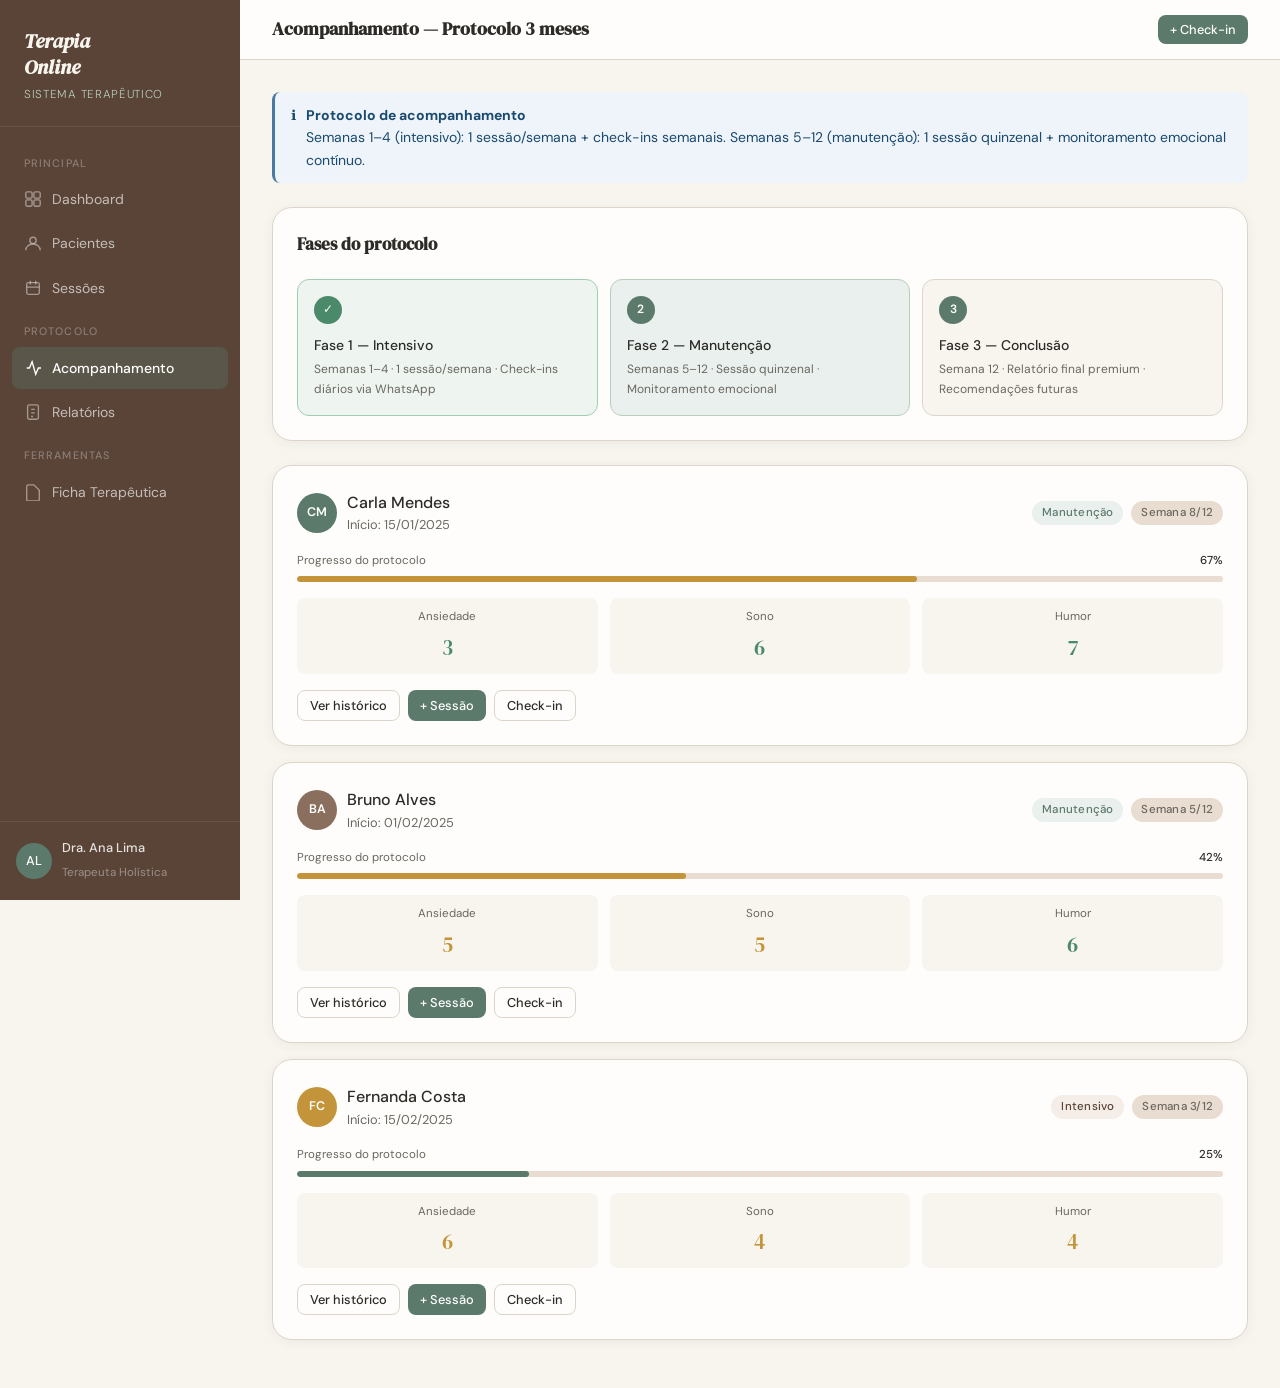
==== pages/acompanhamento.html @ 7f6253b4 "Add files via upload" ====
<!DOCTYPE html>
<html lang="pt-BR">
<head>
  <meta charset="UTF-8">
  <meta name="viewport" content="width=device-width, initial-scale=1.0">
  <title>Terapia Online — Acompanhamento</title>
  <link rel="stylesheet" href="../css/style.css">
</head>
<body data-page="acompanhamento">

<aside class="sidebar">
  <div class="sidebar-brand">
    <h1>Terapia<br>Online</h1>
    <span>Sistema Terapêutico</span>
  </div>
  <nav class="sidebar-nav">
    <span class="nav-section-label">Principal</span>
    <a href="../index.html" class="nav-item">
      <svg class="icon" viewBox="0 0 20 20" fill="none" stroke="currentColor" stroke-width="1.5"><rect x="2" y="2" width="7" height="7" rx="1.5"/><rect x="11" y="2" width="7" height="7" rx="1.5"/><rect x="2" y="11" width="7" height="7" rx="1.5"/><rect x="11" y="11" width="7" height="7" rx="1.5"/></svg>
      Dashboard
    </a>
    <a href="pacientes.html" class="nav-item">
      <svg class="icon" viewBox="0 0 20 20" fill="none" stroke="currentColor" stroke-width="1.5"><circle cx="10" cy="6" r="3.5"/><path d="M2 17c0-4 3.6-7 8-7s8 3 8 7"/></svg>
      Pacientes
    </a>
    <a href="sessoes.html" class="nav-item">
      <svg class="icon" viewBox="0 0 20 20" fill="none" stroke="currentColor" stroke-width="1.5"><rect x="3" y="4" width="14" height="13" rx="2"/><path d="M7 2v4M13 2v4M3 9h14"/></svg>
      Sessões
    </a>
    <span class="nav-section-label">Protocolo</span>
    <a href="acompanhamento.html" class="nav-item active">
      <svg class="icon" viewBox="0 0 20 20" fill="none" stroke="currentColor" stroke-width="1.5"><path d="M3 10h3l3-7 4 14 3-7h3"/></svg>
      Acompanhamento
    </a>
    <a href="relatorios.html" class="nav-item">
      <svg class="icon" viewBox="0 0 20 20" fill="none" stroke="currentColor" stroke-width="1.5"><rect x="4" y="2" width="12" height="16" rx="2"/><path d="M8 7h4M8 11h4M8 15h2"/></svg>
      Relatórios
    </a>
    <span class="nav-section-label">Ferramentas</span>
    <a href="ficha.html" class="nav-item">
      <svg class="icon" viewBox="0 0 20 20" fill="none" stroke="currentColor" stroke-width="1.5"><path d="M9 2H5a2 2 0 00-2 2v14a2 2 0 002 2h10a2 2 0 002-2V8l-6-6z"/></svg>
      Ficha Terapêutica
    </a>
  </nav>
  <div class="sidebar-footer">
    <div class="therapist-card">
      <div class="therapist-avatar">AL</div>
      <div class="therapist-info">
        <p>Dra. Ana Lima</p>
        <span>Terapeuta Holística</span>
      </div>
    </div>
  </div>
</aside>

<main class="main">
  <header class="topbar">
    <h2 class="topbar-title">Acompanhamento — Protocolo 3 meses</h2>
    <div class="topbar-actions">
      <button class="btn btn-primary btn-sm" onclick="openModal('modal-checkin')">+ Check-in</button>
    </div>
  </header>

  <div class="content">

    <div class="alert alert-info mb-24">
      <span>ℹ</span>
      <div>
        <strong>Protocolo de acompanhamento</strong><br>
        <span>Semanas 1–4 (intensivo): 1 sessão/semana + check-ins semanais. Semanas 5–12 (manutenção): 1 sessão quinzenal + monitoramento emocional contínuo.</span>
      </div>
    </div>

    <!-- Protocolo visual -->
    <div class="card mb-24">
      <div class="card-header">
        <h3 class="card-title">Fases do protocolo</h3>
      </div>
      <div class="protocol-steps">
        <div class="protocol-step done">
          <div class="step-num">✓</div>
          <p class="step-title">Fase 1 — Intensivo</p>
          <p class="step-desc">Semanas 1–4 · 1 sessão/semana · Check-ins diários via WhatsApp</p>
        </div>
        <div class="protocol-step active">
          <div class="step-num">2</div>
          <p class="step-title">Fase 2 — Manutenção</p>
          <p class="step-desc">Semanas 5–12 · Sessão quinzenal · Monitoramento emocional</p>
        </div>
        <div class="protocol-step">
          <div class="step-num">3</div>
          <p class="step-title">Fase 3 — Conclusão</p>
          <p class="step-desc">Semana 12 · Relatório final premium · Recomendações futuras</p>
        </div>
      </div>
    </div>

    <!-- Lista de pacientes em acompanhamento -->
    <div id="acomp-lista"></div>

  </div>
</main>

<!-- MODAL: Check-in -->
<div class="modal-overlay" id="modal-checkin">
  <div class="modal">
    <div class="modal-header">
      <h3 class="modal-title">Registrar check-in</h3>
      <button class="modal-close" onclick="closeModal('modal-checkin')">✕</button>
    </div>
    <form id="form-checkin">
      <div class="alert alert-info mb-16">
        <span>💬</span>
        <span>Registre o check-in semanal do paciente (resposta ao WhatsApp automático).</span>
      </div>
      <div class="form-group">
        <label class="form-label">Paciente <span>*</span></label>
        <select id="checkin-pac" class="form-control" required></select>
      </div>
      <div class="form-row">
        <div class="form-group">
          <label class="form-label">Ansiedade (1=alta · 10=baixa) <span>*</span></label>
          <input type="number" id="ci-ansiedade" class="form-control" min="1" max="10" placeholder="1–10" required>
        </div>
        <div class="form-group">
          <label class="form-label">Qualidade do sono (1–10) <span>*</span></label>
          <input type="number" id="ci-sono" class="form-control" min="1" max="10" placeholder="1–10" required>
        </div>
      </div>
      <div class="form-group">
        <label class="form-label">Humor geral (1–10) <span>*</span></label>
        <input type="number" id="ci-humor" class="form-control" min="1" max="10" placeholder="1–10" required>
        <p class="form-hint">1 = muito mal · 10 = excelente</p>
      </div>
      <div class="form-group">
        <label class="form-label">Nota do paciente (opcional)</label>
        <textarea id="ci-nota" class="form-control" rows="2" placeholder="O que o paciente relatou no check-in..."></textarea>
      </div>
      <div style="display:flex;gap:10px;justify-content:flex-end">
        <button type="button" class="btn btn-outline" onclick="closeModal('modal-checkin')">Cancelar</button>
        <button type="submit" class="btn btn-primary">Registrar</button>
      </div>
    </form>
  </div>
</div>

<!-- MODAL: Ver paciente (reutilizado) -->
<div class="modal-overlay" id="modal-paciente">
  <div class="modal">
    <div class="modal-header">
      <h3 class="modal-title">Ficha do paciente</h3>
      <button class="modal-close" onclick="closeModal('modal-paciente')">✕</button>
    </div>
    <div id="modal-paciente-content"></div>
    <div style="margin-top:20px;display:flex;justify-content:flex-end">
      <button class="btn btn-outline" onclick="closeModal('modal-paciente')">Fechar</button>
    </div>
  </div>
</div>

<!-- MODAL: Nova sessão -->
<div class="modal-overlay" id="modal-sessao">
  <div class="modal">
    <div class="modal-header">
      <h3 class="modal-title">Registrar sessão</h3>
      <button class="modal-close" onclick="closeModal('modal-sessao')">✕</button>
    </div>
    <form id="form-sessao-acomp">
      <div class="form-group">
        <label class="form-label">Paciente</label>
        <select id="sessao-pac-acomp" class="form-control"></select>
      </div>
      <div class="form-row">
        <div class="form-group">
          <label class="form-label">Data</label>
          <input type="date" id="sessao-data-acomp" class="form-control">
        </div>
        <div class="form-group">
          <label class="form-label">Técnica</label>
          <input type="text" id="sessao-tec-acomp" class="form-control" placeholder="Técnica aplicada">
        </div>
      </div>
      <div class="form-group">
        <label class="form-label">Notas</label>
        <textarea id="sessao-notas-acomp" class="form-control" rows="3"></textarea>
      </div>
      <div style="display:flex;gap:10px;justify-content:flex-end">
        <button type="button" class="btn btn-outline" onclick="closeModal('modal-sessao')">Cancelar</button>
        <button type="submit" class="btn btn-primary">Salvar</button>
      </div>
    </form>
  </div>
</div>

<script src="../js/app.js"></script>
<script src="../js/pacientes.js"></script>
<script src="../js/sessoes.js"></script>
<script>
function novaSessaoParaPaciente(id) {
  const pacientes = DB.get('pacientes') || [];
  const sel = document.getElementById('sessao-pac-acomp');
  if (sel) {
    sel.innerHTML = pacientes.map(p => `<option value="${p.id}" ${p.id === id ? 'selected' : ''}>${p.nome}</option>`).join('');
  }
  openModal('modal-sessao');
}

document.getElementById('form-sessao-acomp')?.addEventListener('submit', function(e) {
  e.preventDefault();
  const sessoes   = DB.get('sessoes') || [];
  const pacientes = DB.get('pacientes') || [];
  const pacId     = document.getElementById('sessao-pac-acomp').value;
  sessoes.push({
    id: gerarId('s'),
    pacienteId: pacId,
    data: document.getElementById('sessao-data-acomp').value || todayStr(),
    duracao: 60,
    tecnica: document.getElementById('sessao-tec-acomp').value,
    scorePre: { ansiedade: 5, humor: 5 },
    scorePos: { ansiedade: 3, humor: 7 },
    notas: document.getElementById('sessao-notas-acomp').value,
    recomendacoes: '',
    evolucao: 'Boa',
  });
  DB.set('sessoes', sessoes);
  const pIdx = pacientes.findIndex(p => p.id === pacId);
  if (pIdx >= 0) {
    pacientes[pIdx].sessoes = (pacientes[pIdx].sessoes || 0) + 1;
    pacientes[pIdx].semana  = Math.min((pacientes[pIdx].semana || 0) + 1, 12);
    DB.set('pacientes', pacientes);
  }
  closeModal('modal-sessao');
  renderAcompanhamento();
  toast('Sessão registrada!');
  e.target.reset();
});
</script>
</body>
</html>
---- css/style.css ----
@import url('https://fonts.googleapis.com/css2?family=DM+Serif+Display:ital@0;1&family=DM+Sans:opsz,wght@9..40,300;9..40,400;9..40,500&display=swap');

/* ─── Reset & Tokens ─── */
*, *::before, *::after { box-sizing: border-box; margin: 0; padding: 0; }

:root {
  --sage:    #5C7A6B;
  --sage-lt: #EAF0ED;
  --sage-md: #B8CEBC;
  --cream:   #F8F5EF;
  --warm:    #E8DDD0;
  --bark:    #8B6F5E;
  --bark-dk: #5A4438;
  --text:    #2D2B27;
  --muted:   #6B6760;
  --border:  #DDD5CA;
  --white:   #FEFDFB;
  --gold:    #C4943A;
  --danger:  #C45A4A;
  --info:    #4A7AA3;
  --success: #4A8A6A;

  --radius:  12px;
  --radius-lg: 20px;
  --shadow:  0 2px 12px rgba(45,43,39,.06);
  --shadow-md: 0 4px 24px rgba(45,43,39,.10);

  --sidebar-w: 240px;
  --font-display: 'DM Serif Display', Georgia, serif;
  --font-body: 'DM Sans', system-ui, sans-serif;
}

html { font-size: 16px; scroll-behavior: smooth; }

body {
  font-family: var(--font-body);
  background: var(--cream);
  color: var(--text);
  line-height: 1.6;
  min-height: 100vh;
  display: flex;
}

/* ─── Sidebar ─── */
.sidebar {
  width: var(--sidebar-w);
  background: var(--bark-dk);
  min-height: 100vh;
  display: flex;
  flex-direction: column;
  padding: 0;
  position: fixed;
  top: 0; left: 0;
  z-index: 100;
  transition: transform .3s ease;
}

.sidebar-brand {
  padding: 28px 24px 20px;
  border-bottom: 1px solid rgba(255,255,255,.08);
}

.sidebar-brand h1 {
  font-family: var(--font-display);
  font-size: 1.25rem;
  color: var(--cream);
  line-height: 1.3;
  font-style: italic;
}

.sidebar-brand span {
  font-size: .72rem;
  color: var(--sage-md);
  font-family: var(--font-body);
  font-weight: 300;
  letter-spacing: .06em;
  text-transform: uppercase;
}

.sidebar-nav {
  flex: 1;
  padding: 16px 12px;
  display: flex;
  flex-direction: column;
  gap: 2px;
}

.nav-section-label {
  font-size: .68rem;
  color: rgba(255,255,255,.3);
  letter-spacing: .1em;
  text-transform: uppercase;
  padding: 12px 12px 4px;
  font-weight: 500;
}

.nav-item {
  display: flex;
  align-items: center;
  gap: 10px;
  padding: 10px 12px;
  border-radius: 8px;
  color: rgba(255,255,255,.65);
  text-decoration: none;
  font-size: .875rem;
  font-weight: 400;
  transition: all .18s ease;
  cursor: pointer;
}

.nav-item:hover {
  background: rgba(255,255,255,.06);
  color: rgba(255,255,255,.9);
}

.nav-item.active {
  background: rgba(92,122,107,.35);
  color: #fff;
  font-weight: 500;
}

.nav-item .icon {
  width: 18px;
  height: 18px;
  opacity: .7;
  flex-shrink: 0;
}

.nav-item.active .icon { opacity: 1; }

.sidebar-footer {
  padding: 16px;
  border-top: 1px solid rgba(255,255,255,.08);
}

.therapist-card {
  display: flex;
  align-items: center;
  gap: 10px;
}

.therapist-avatar {
  width: 36px;
  height: 36px;
  border-radius: 50%;
  background: var(--sage);
  display: flex;
  align-items: center;
  justify-content: center;
  font-size: .8rem;
  font-weight: 500;
  color: #fff;
  flex-shrink: 0;
}

.therapist-info p { font-size: .8rem; color: rgba(255,255,255,.85); font-weight: 500; }
.therapist-info span { font-size: .72rem; color: rgba(255,255,255,.4); }

/* ─── Main Content ─── */
.main {
  margin-left: var(--sidebar-w);
  flex: 1;
  min-height: 100vh;
  display: flex;
  flex-direction: column;
}

.topbar {
  background: var(--white);
  border-bottom: 1px solid var(--border);
  padding: 0 32px;
  height: 60px;
  display: flex;
  align-items: center;
  justify-content: space-between;
  position: sticky;
  top: 0;
  z-index: 50;
}

.topbar-title {
  font-family: var(--font-display);
  font-size: 1.1rem;
  color: var(--text);
}

.topbar-actions {
  display: flex;
  align-items: center;
  gap: 12px;
}

.content {
  padding: 32px;
  flex: 1;
}

/* ─── Cards ─── */
.card {
  background: var(--white);
  border: 1px solid var(--border);
  border-radius: var(--radius-lg);
  padding: 24px;
  box-shadow: var(--shadow);
}

.card-header {
  display: flex;
  align-items: center;
  justify-content: space-between;
  margin-bottom: 20px;
}

.card-title {
  font-family: var(--font-display);
  font-size: 1.05rem;
  color: var(--text);
}

.card-subtitle {
  font-size: .8rem;
  color: var(--muted);
  margin-top: 2px;
}

/* ─── Stat Cards ─── */
.stats-grid {
  display: grid;
  grid-template-columns: repeat(4, 1fr);
  gap: 16px;
  margin-bottom: 28px;
}

.stat-card {
  background: var(--white);
  border: 1px solid var(--border);
  border-radius: var(--radius);
  padding: 20px;
  position: relative;
  overflow: hidden;
  transition: transform .18s ease, box-shadow .18s ease;
}

.stat-card:hover {
  transform: translateY(-2px);
  box-shadow: var(--shadow-md);
}

.stat-card::before {
  content: '';
  position: absolute;
  top: 0; left: 0; right: 0;
  height: 3px;
  border-radius: var(--radius) var(--radius) 0 0;
}

.stat-card.green::before  { background: var(--success); }
.stat-card.sage::before   { background: var(--sage); }
.stat-card.gold::before   { background: var(--gold); }
.stat-card.bark::before   { background: var(--bark); }

.stat-label {
  font-size: .75rem;
  color: var(--muted);
  text-transform: uppercase;
  letter-spacing: .06em;
  font-weight: 500;
  margin-bottom: 8px;
}

.stat-value {
  font-family: var(--font-display);
  font-size: 2rem;
  color: var(--text);
  line-height: 1;
  margin-bottom: 6px;
}

.stat-change {
  font-size: .75rem;
  font-weight: 500;
  display: flex;
  align-items: center;
  gap: 4px;
}

.stat-change.up   { color: var(--success); }
.stat-change.down { color: var(--danger); }

/* ─── Grid Layouts ─── */
.grid-2 { display: grid; grid-template-columns: 1fr 1fr; gap: 20px; }
.grid-3 { display: grid; grid-template-columns: repeat(3, 1fr); gap: 16px; }
.col-span-2 { grid-column: span 2; }

/* ─── Buttons ─── */
.btn {
  display: inline-flex;
  align-items: center;
  gap: 6px;
  padding: 9px 18px;
  border-radius: 8px;
  font-family: var(--font-body);
  font-size: .875rem;
  font-weight: 500;
  cursor: pointer;
  border: none;
  transition: all .16s ease;
  text-decoration: none;
  white-space: nowrap;
}

.btn-primary {
  background: var(--sage);
  color: #fff;
}
.btn-primary:hover { background: #4a6659; }

.btn-outline {
  background: transparent;
  border: 1px solid var(--border);
  color: var(--text);
}
.btn-outline:hover { background: var(--sage-lt); border-color: var(--sage-md); }

.btn-sm { padding: 6px 12px; font-size: .8rem; }
.btn-danger { background: var(--danger); color: #fff; }
.btn-gold { background: var(--gold); color: #fff; }
.btn-gold:hover { background: #a87a28; }

/* ─── Badges ─── */
.badge {
  display: inline-flex;
  align-items: center;
  padding: 3px 10px;
  border-radius: 20px;
  font-size: .72rem;
  font-weight: 500;
  letter-spacing: .02em;
}

.badge-green  { background: #e8f5ee; color: #2d7a4a; }
.badge-gold   { background: #fdf3e3; color: #8a5e1a; }
.badge-sage   { background: var(--sage-lt); color: var(--sage); }
.badge-bark   { background: #f5ede8; color: var(--bark-dk); }
.badge-muted  { background: var(--warm); color: var(--muted); }
.badge-red    { background: #fde8e6; color: #a03020; }

/* ─── Tables ─── */
.table-wrap { overflow-x: auto; }

table {
  width: 100%;
  border-collapse: collapse;
  font-size: .875rem;
}

thead th {
  text-align: left;
  padding: 10px 14px;
  font-size: .72rem;
  font-weight: 500;
  text-transform: uppercase;
  letter-spacing: .06em;
  color: var(--muted);
  border-bottom: 1px solid var(--border);
  background: var(--cream);
}

tbody tr {
  border-bottom: 1px solid var(--border);
  transition: background .12s;
}
tbody tr:last-child { border-bottom: none; }
tbody tr:hover { background: var(--sage-lt); }

tbody td { padding: 12px 14px; vertical-align: middle; }

/* ─── Avatar ─── */
.avatar {
  width: 34px;
  height: 34px;
  border-radius: 50%;
  background: var(--sage);
  display: inline-flex;
  align-items: center;
  justify-content: center;
  font-size: .78rem;
  font-weight: 600;
  color: #fff;
  flex-shrink: 0;
}

.avatar.bark { background: var(--bark); }
.avatar.gold { background: var(--gold); }
.avatar.info { background: var(--info); }

.avatar-group { display: flex; align-items: center; gap: 10px; }
.avatar-group-name { font-weight: 500; font-size: .875rem; }
.avatar-group-sub  { font-size: .75rem; color: var(--muted); }

/* ─── Score Bar ─── */
.score-bar-wrap {
  background: var(--warm);
  border-radius: 20px;
  height: 8px;
  overflow: hidden;
}

.score-bar {
  height: 100%;
  border-radius: 20px;
  transition: width .6s ease;
}

.score-bar.low    { background: var(--danger); }
.score-bar.mid    { background: var(--gold); }
.score-bar.high   { background: var(--success); }

/* ─── Forms ─── */
.form-group { margin-bottom: 18px; }
.form-label {
  display: block;
  font-size: .8rem;
  font-weight: 500;
  color: var(--text);
  margin-bottom: 6px;
}
.form-label span { color: var(--danger); }

.form-control {
  width: 100%;
  padding: 10px 14px;
  border: 1px solid var(--border);
  border-radius: 8px;
  font-family: var(--font-body);
  font-size: .875rem;
  background: var(--white);
  color: var(--text);
  transition: border-color .16s, box-shadow .16s;
  outline: none;
}

.form-control:focus {
  border-color: var(--sage);
  box-shadow: 0 0 0 3px rgba(92,122,107,.15);
}

textarea.form-control { resize: vertical; min-height: 90px; }

select.form-control { cursor: pointer; }

.form-hint { font-size: .75rem; color: var(--muted); margin-top: 4px; }

.form-row { display: grid; grid-template-columns: 1fr 1fr; gap: 16px; }

/* ─── Tabs ─── */
.tabs {
  display: flex;
  gap: 4px;
  border-bottom: 1px solid var(--border);
  margin-bottom: 24px;
}

.tab {
  padding: 10px 18px;
  font-size: .875rem;
  font-weight: 400;
  color: var(--muted);
  cursor: pointer;
  border-bottom: 2px solid transparent;
  margin-bottom: -1px;
  transition: color .16s, border-color .16s;
}

.tab:hover  { color: var(--text); }
.tab.active { color: var(--sage); border-bottom-color: var(--sage); font-weight: 500; }

.tab-panel { display: none; }
.tab-panel.active { display: block; }

/* ─── Timeline ─── */
.timeline { display: flex; flex-direction: column; gap: 0; }

.timeline-item {
  display: flex;
  gap: 16px;
  padding-bottom: 20px;
  position: relative;
}

.timeline-item::before {
  content: '';
  position: absolute;
  left: 15px;
  top: 32px;
  bottom: 0;
  width: 1px;
  background: var(--border);
}

.timeline-item:last-child::before { display: none; }

.timeline-dot {
  width: 32px;
  height: 32px;
  border-radius: 50%;
  background: var(--sage-lt);
  border: 2px solid var(--sage-md);
  display: flex;
  align-items: center;
  justify-content: center;
  flex-shrink: 0;
  font-size: .7rem;
  color: var(--sage);
  font-weight: 600;
}

.timeline-content { flex: 1; padding-top: 4px; }
.timeline-date { font-size: .72rem; color: var(--muted); margin-bottom: 2px; }
.timeline-text { font-size: .875rem; }

/* ─── Progress Steps ─── */
.protocol-steps {
  display: grid;
  grid-template-columns: repeat(3, 1fr);
  gap: 12px;
}

.protocol-step {
  background: var(--cream);
  border: 1px solid var(--border);
  border-radius: var(--radius);
  padding: 16px;
  position: relative;
}

.protocol-step.active {
  background: var(--sage-lt);
  border-color: var(--sage-md);
}

.protocol-step.done {
  background: #eef5f0;
  border-color: #9ecfae;
}

.step-num {
  width: 28px;
  height: 28px;
  border-radius: 50%;
  background: var(--sage);
  color: #fff;
  font-size: .75rem;
  font-weight: 600;
  display: flex;
  align-items: center;
  justify-content: center;
  margin-bottom: 10px;
}

.protocol-step.done .step-num { background: var(--success); }

.step-title { font-size: .875rem; font-weight: 500; margin-bottom: 4px; }
.step-desc  { font-size: .75rem; color: var(--muted); }

/* ─── Emotion Scale ─── */
.emotion-scale {
  display: flex;
  align-items: center;
  gap: 6px;
}

.emotion-dot {
  width: 10px;
  height: 10px;
  border-radius: 50%;
  background: var(--border);
  transition: background .2s;
}

.emotion-dot.filled-red    { background: var(--danger); }
.emotion-dot.filled-gold   { background: var(--gold); }
.emotion-dot.filled-green  { background: var(--success); }

/* ─── Alert ─── */
.alert {
  padding: 12px 16px;
  border-radius: 8px;
  font-size: .875rem;
  display: flex;
  align-items: flex-start;
  gap: 10px;
  margin-bottom: 16px;
}

.alert-info    { background: #eef4fa; border-left: 3px solid var(--info); color: #1a4a6e; }
.alert-success { background: #eef5f0; border-left: 3px solid var(--success); color: #1a4a2e; }
.alert-warn    { background: #fef9ee; border-left: 3px solid var(--gold); color: #5a3a0a; }

/* ─── Modal ─── */
.modal-overlay {
  position: fixed;
  inset: 0;
  background: rgba(45,43,39,.5);
  z-index: 200;
  display: flex;
  align-items: center;
  justify-content: center;
  padding: 24px;
  opacity: 0;
  pointer-events: none;
  transition: opacity .2s;
}

.modal-overlay.open {
  opacity: 1;
  pointer-events: all;
}

.modal {
  background: var(--white);
  border-radius: var(--radius-lg);
  width: 100%;
  max-width: 560px;
  max-height: 85vh;
  overflow-y: auto;
  padding: 28px;
  transform: translateY(16px);
  transition: transform .2s;
}

.modal-overlay.open .modal { transform: translateY(0); }

.modal-header {
  display: flex;
  align-items: flex-start;
  justify-content: space-between;
  margin-bottom: 20px;
}

.modal-title {
  font-family: var(--font-display);
  font-size: 1.2rem;
}

.modal-close {
  width: 30px;
  height: 30px;
  display: flex;
  align-items: center;
  justify-content: center;
  border-radius: 6px;
  cursor: pointer;
  font-size: 1.1rem;
  background: none;
  border: none;
  color: var(--muted);
  transition: background .15s;
}

.modal-close:hover { background: var(--warm); }

/* ─── Responsive ─── */
@media (max-width: 768px) {
  .sidebar {
    transform: translateX(-100%);
  }
  .sidebar.open {
    transform: translateX(0);
  }
  .main {
    margin-left: 0;
  }
  .stats-grid {
    grid-template-columns: 1fr 1fr;
  }
  .grid-2, .grid-3 {
    grid-template-columns: 1fr;
  }
  .col-span-2 {
    grid-column: span 1;
  }
  .form-row {
    grid-template-columns: 1fr;
  }
  .protocol-steps {
    grid-template-columns: 1fr;
  }
  .content {
    padding: 20px;
  }
  .topbar {
    padding: 0 20px;
  }
}

/* ─── Utilities ─── */
.text-muted  { color: var(--muted); }
.text-sm     { font-size: .8rem; }
.text-xs     { font-size: .72rem; }
.text-green  { color: var(--success); }
.text-gold   { color: var(--gold); }
.text-red    { color: var(--danger); }
.font-serif  { font-family: var(--font-display); }
.mb-0  { margin-bottom: 0; }
.mb-4  { margin-bottom: 4px; }
.mb-8  { margin-bottom: 8px; }
.mb-12 { margin-bottom: 12px; }
.mb-16 { margin-bottom: 16px; }
.mb-24 { margin-bottom: 24px; }
.mt-16 { margin-top: 16px; }
.mt-24 { margin-top: 24px; }
.flex  { display: flex; }
.items-center { align-items: center; }
.justify-between { justify-content: space-between; }
.gap-8  { gap: 8px; }
.gap-12 { gap: 12px; }
.w-full { width: 100%; }
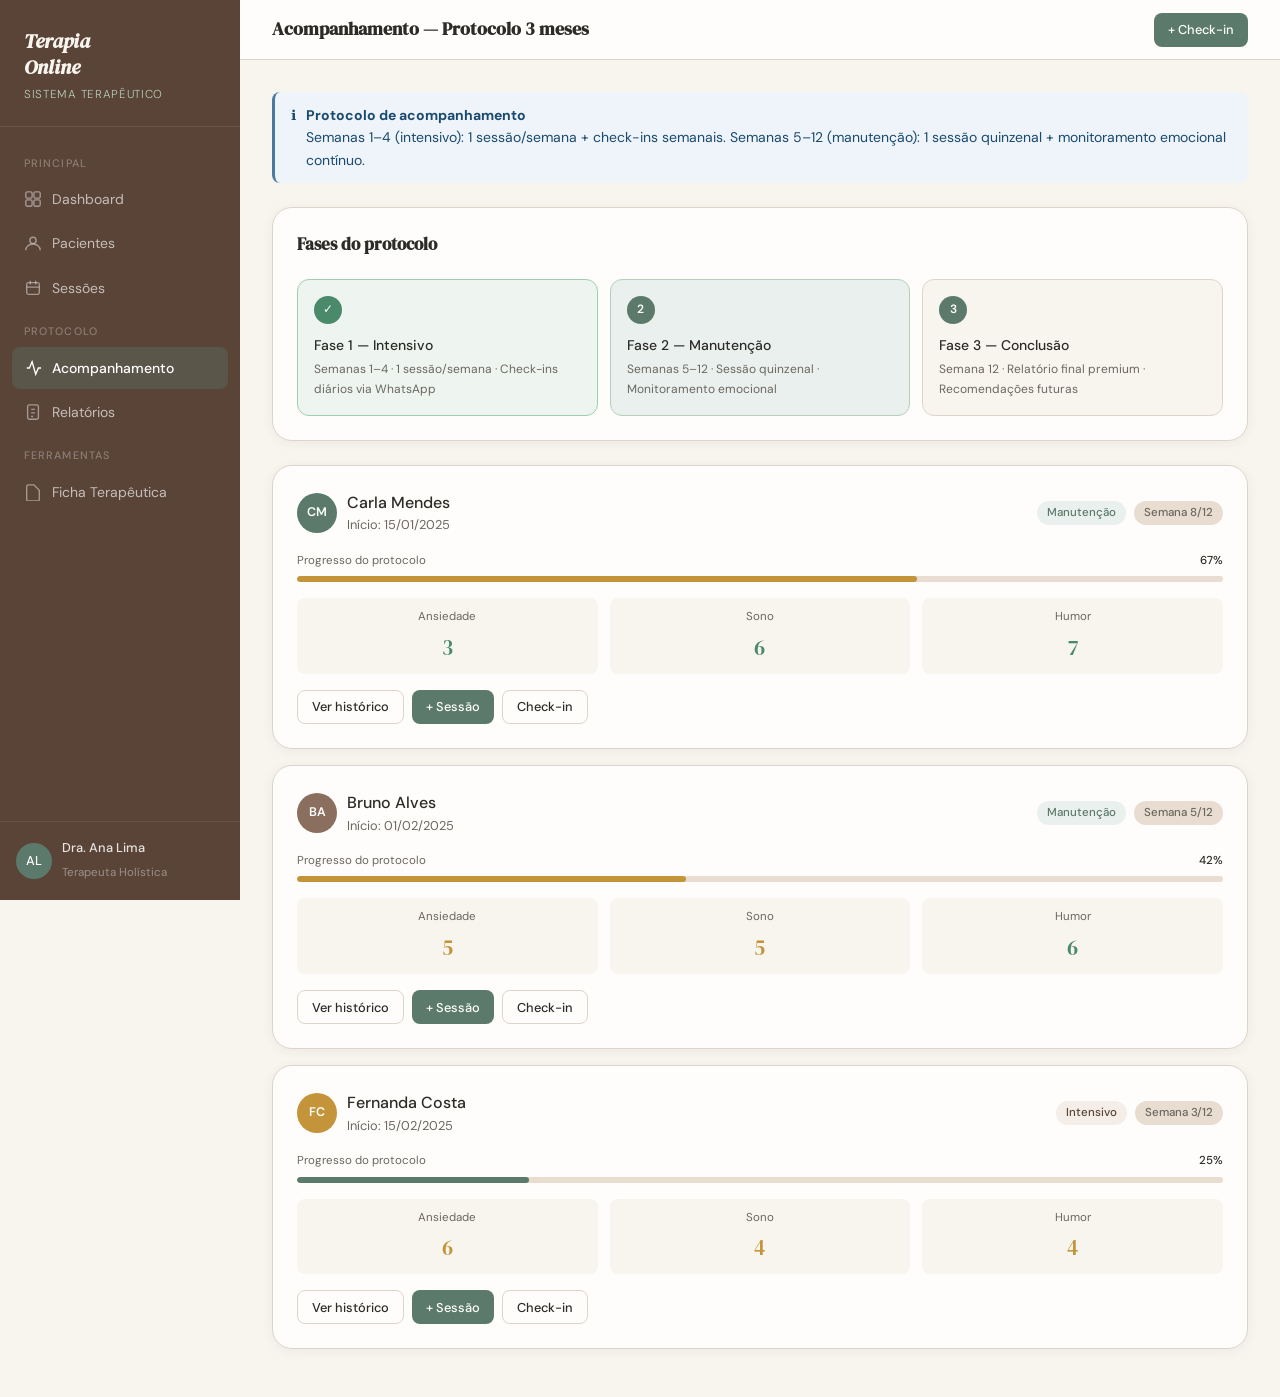
==== commit 239f0573: "Add files via upload" ====
--- a/pages/acompanhamento.html
+++ b/pages/acompanhamento.html
@@ -2,42 +2,48 @@
 <html lang="pt-BR">
 <head>
   <meta charset="UTF-8">
-  <meta name="viewport" content="width=device-width, initial-scale=1.0">
+  <meta name="viewport" content="width=device-width, initial-scale=1.0, viewport-fit=cover">
+  <meta name="theme-color" content="#5A4438">
+  <meta name="apple-mobile-web-app-capable" content="yes">
   <title>Terapia Online — Acompanhamento</title>
   <link rel="stylesheet" href="../css/style.css">
 </head>
 <body data-page="acompanhamento">
 
-<aside class="sidebar">
+
+<!-- Overlay -->
+<div class="sidebar-overlay" id="sidebar-overlay" onclick="closeSidebar()"></div>
+
+<aside class="sidebar" id="sidebar" id="sidebar">
   <div class="sidebar-brand">
     <h1>Terapia<br>Online</h1>
     <span>Sistema Terapêutico</span>
   </div>
   <nav class="sidebar-nav">
     <span class="nav-section-label">Principal</span>
-    <a href="../index.html" class="nav-item">
+    <a href="../index.html" class="nav-item" onclick="closeSidebar()">
       <svg class="icon" viewBox="0 0 20 20" fill="none" stroke="currentColor" stroke-width="1.5"><rect x="2" y="2" width="7" height="7" rx="1.5"/><rect x="11" y="2" width="7" height="7" rx="1.5"/><rect x="2" y="11" width="7" height="7" rx="1.5"/><rect x="11" y="11" width="7" height="7" rx="1.5"/></svg>
       Dashboard
     </a>
-    <a href="pacientes.html" class="nav-item">
+    <a href="pacientes.html" class="nav-item" onclick="closeSidebar()">
       <svg class="icon" viewBox="0 0 20 20" fill="none" stroke="currentColor" stroke-width="1.5"><circle cx="10" cy="6" r="3.5"/><path d="M2 17c0-4 3.6-7 8-7s8 3 8 7"/></svg>
       Pacientes
     </a>
-    <a href="sessoes.html" class="nav-item">
+    <a href="sessoes.html" class="nav-item" onclick="closeSidebar()">
       <svg class="icon" viewBox="0 0 20 20" fill="none" stroke="currentColor" stroke-width="1.5"><rect x="3" y="4" width="14" height="13" rx="2"/><path d="M7 2v4M13 2v4M3 9h14"/></svg>
       Sessões
     </a>
     <span class="nav-section-label">Protocolo</span>
-    <a href="acompanhamento.html" class="nav-item active">
+    <a href="acompanhamento.html" class="nav-item active" onclick="closeSidebar()">
       <svg class="icon" viewBox="0 0 20 20" fill="none" stroke="currentColor" stroke-width="1.5"><path d="M3 10h3l3-7 4 14 3-7h3"/></svg>
       Acompanhamento
     </a>
-    <a href="relatorios.html" class="nav-item">
+    <a href="relatorios.html" class="nav-item" onclick="closeSidebar()">
       <svg class="icon" viewBox="0 0 20 20" fill="none" stroke="currentColor" stroke-width="1.5"><rect x="4" y="2" width="12" height="16" rx="2"/><path d="M8 7h4M8 11h4M8 15h2"/></svg>
       Relatórios
     </a>
     <span class="nav-section-label">Ferramentas</span>
-    <a href="ficha.html" class="nav-item">
+    <a href="ficha.html" class="nav-item" onclick="closeSidebar()">
       <svg class="icon" viewBox="0 0 20 20" fill="none" stroke="currentColor" stroke-width="1.5"><path d="M9 2H5a2 2 0 00-2 2v14a2 2 0 002 2h10a2 2 0 002-2V8l-6-6z"/></svg>
       Ficha Terapêutica
     </a>
@@ -55,6 +61,7 @@
 
 <main class="main">
   <header class="topbar">
+    <button class="menu-toggle" id="menu-toggle" aria-label="Abrir menu" onclick="toggleSidebar()"><span></span><span></span><span></span></button>
     <h2 class="topbar-title">Acompanhamento — Protocolo 3 meses</h2>
     <div class="topbar-actions">
       <button class="btn btn-primary btn-sm" onclick="openModal('modal-checkin')">+ Check-in</button>
@@ -235,5 +242,33 @@
   e.target.reset();
 });
 </script>
+
+<!-- BOTTOM NAV -->
+<nav class="bottom-nav">
+  <div class="bottom-nav-inner">
+    <a href="../index.html" class="bottom-nav-item">
+      <svg viewBox="0 0 20 20" fill="none" stroke="currentColor" stroke-width="1.5"><rect x="2" y="2" width="7" height="7" rx="1.5"/><rect x="11" y="2" width="7" height="7" rx="1.5"/><rect x="2" y="11" width="7" height="7" rx="1.5"/><rect x="11" y="11" width="7" height="7" rx="1.5"/></svg>
+      Início
+    </a>
+    <a href="pacientes.html" class="bottom-nav-item">
+      <svg viewBox="0 0 20 20" fill="none" stroke="currentColor" stroke-width="1.5"><circle cx="10" cy="6" r="3.5"/><path d="M2 17c0-4 3.6-7 8-7s8 3 8 7"/></svg>
+      Pacientes
+    </a>
+    <a href="sessoes.html" class="bottom-nav-item">
+      <svg viewBox="0 0 20 20" fill="none" stroke="currentColor" stroke-width="1.5"><rect x="3" y="4" width="14" height="13" rx="2"/><path d="M7 2v4M13 2v4M3 9h14"/></svg>
+      Sessões
+    </a>
+    <a href="acompanhamento.html" class="bottom-nav-item active">
+      <svg viewBox="0 0 20 20" fill="none" stroke="currentColor" stroke-width="1.5"><path d="M3 10h3l3-7 4 14 3-7h3"/></svg>
+      Protocolo
+    </a>
+    <a href="relatorios.html" class="bottom-nav-item">
+      <svg viewBox="0 0 20 20" fill="none" stroke="currentColor" stroke-width="1.5"><rect x="4" y="2" width="12" height="16" rx="2"/><path d="M8 7h4M8 11h4M8 15h2"/></svg>
+      Relatórios
+    </a>
+  </div>
+</nav>
+
+<script src="../js/mobile.js"></script>
 </body>
 </html>
--- a/css/style.css
+++ b/css/style.css
@@ -1,718 +1,275 @@
 @import url('https://fonts.googleapis.com/css2?family=DM+Serif+Display:ital@0;1&family=DM+Sans:opsz,wght@9..40,300;9..40,400;9..40,500&display=swap');
 
-/* ─── Reset & Tokens ─── */
-*, *::before, *::after { box-sizing: border-box; margin: 0; padding: 0; }
-
-:root {
-  --sage:    #5C7A6B;
-  --sage-lt: #EAF0ED;
-  --sage-md: #B8CEBC;
-  --cream:   #F8F5EF;
-  --warm:    #E8DDD0;
-  --bark:    #8B6F5E;
-  --bark-dk: #5A4438;
-  --text:    #2D2B27;
-  --muted:   #6B6760;
-  --border:  #DDD5CA;
-  --white:   #FEFDFB;
-  --gold:    #C4943A;
-  --danger:  #C45A4A;
-  --info:    #4A7AA3;
-  --success: #4A8A6A;
-
-  --radius:  12px;
-  --radius-lg: 20px;
-  --shadow:  0 2px 12px rgba(45,43,39,.06);
-  --shadow-md: 0 4px 24px rgba(45,43,39,.10);
-
-  --sidebar-w: 240px;
-  --font-display: 'DM Serif Display', Georgia, serif;
-  --font-body: 'DM Sans', system-ui, sans-serif;
-}
-
-html { font-size: 16px; scroll-behavior: smooth; }
-
-body {
-  font-family: var(--font-body);
-  background: var(--cream);
-  color: var(--text);
-  line-height: 1.6;
-  min-height: 100vh;
-  display: flex;
-}
-
-/* ─── Sidebar ─── */
-.sidebar {
-  width: var(--sidebar-w);
-  background: var(--bark-dk);
-  min-height: 100vh;
-  display: flex;
-  flex-direction: column;
-  padding: 0;
-  position: fixed;
-  top: 0; left: 0;
-  z-index: 100;
-  transition: transform .3s ease;
-}
-
-.sidebar-brand {
-  padding: 28px 24px 20px;
-  border-bottom: 1px solid rgba(255,255,255,.08);
-}
-
-.sidebar-brand h1 {
-  font-family: var(--font-display);
-  font-size: 1.25rem;
-  color: var(--cream);
-  line-height: 1.3;
-  font-style: italic;
-}
-
-.sidebar-brand span {
-  font-size: .72rem;
-  color: var(--sage-md);
-  font-family: var(--font-body);
-  font-weight: 300;
-  letter-spacing: .06em;
-  text-transform: uppercase;
-}
-
-.sidebar-nav {
-  flex: 1;
-  padding: 16px 12px;
-  display: flex;
-  flex-direction: column;
-  gap: 2px;
-}
-
-.nav-section-label {
-  font-size: .68rem;
-  color: rgba(255,255,255,.3);
-  letter-spacing: .1em;
-  text-transform: uppercase;
-  padding: 12px 12px 4px;
-  font-weight: 500;
-}
-
-.nav-item {
-  display: flex;
-  align-items: center;
-  gap: 10px;
-  padding: 10px 12px;
-  border-radius: 8px;
-  color: rgba(255,255,255,.65);
-  text-decoration: none;
-  font-size: .875rem;
-  font-weight: 400;
-  transition: all .18s ease;
-  cursor: pointer;
-}
-
-.nav-item:hover {
-  background: rgba(255,255,255,.06);
-  color: rgba(255,255,255,.9);
-}
-
-.nav-item.active {
-  background: rgba(92,122,107,.35);
-  color: #fff;
-  font-weight: 500;
-}
-
-.nav-item .icon {
-  width: 18px;
-  height: 18px;
-  opacity: .7;
-  flex-shrink: 0;
-}
-
-.nav-item.active .icon { opacity: 1; }
-
-.sidebar-footer {
-  padding: 16px;
-  border-top: 1px solid rgba(255,255,255,.08);
-}
-
-.therapist-card {
-  display: flex;
-  align-items: center;
-  gap: 10px;
-}
-
-.therapist-avatar {
-  width: 36px;
-  height: 36px;
-  border-radius: 50%;
-  background: var(--sage);
-  display: flex;
-  align-items: center;
-  justify-content: center;
-  font-size: .8rem;
-  font-weight: 500;
-  color: #fff;
-  flex-shrink: 0;
-}
-
-.therapist-info p { font-size: .8rem; color: rgba(255,255,255,.85); font-weight: 500; }
-.therapist-info span { font-size: .72rem; color: rgba(255,255,255,.4); }
-
-/* ─── Main Content ─── */
-.main {
-  margin-left: var(--sidebar-w);
-  flex: 1;
-  min-height: 100vh;
-  display: flex;
-  flex-direction: column;
-}
-
-.topbar {
-  background: var(--white);
-  border-bottom: 1px solid var(--border);
-  padding: 0 32px;
-  height: 60px;
-  display: flex;
-  align-items: center;
-  justify-content: space-between;
-  position: sticky;
-  top: 0;
-  z-index: 50;
-}
-
-.topbar-title {
-  font-family: var(--font-display);
-  font-size: 1.1rem;
-  color: var(--text);
-}
-
-.topbar-actions {
-  display: flex;
-  align-items: center;
-  gap: 12px;
-}
-
-.content {
-  padding: 32px;
-  flex: 1;
-}
-
-/* ─── Cards ─── */
-.card {
-  background: var(--white);
-  border: 1px solid var(--border);
-  border-radius: var(--radius-lg);
-  padding: 24px;
-  box-shadow: var(--shadow);
-}
-
-.card-header {
-  display: flex;
-  align-items: center;
-  justify-content: space-between;
-  margin-bottom: 20px;
-}
-
-.card-title {
-  font-family: var(--font-display);
-  font-size: 1.05rem;
-  color: var(--text);
-}
-
-.card-subtitle {
-  font-size: .8rem;
-  color: var(--muted);
-  margin-top: 2px;
-}
-
-/* ─── Stat Cards ─── */
-.stats-grid {
-  display: grid;
-  grid-template-columns: repeat(4, 1fr);
-  gap: 16px;
-  margin-bottom: 28px;
-}
-
-.stat-card {
-  background: var(--white);
-  border: 1px solid var(--border);
-  border-radius: var(--radius);
-  padding: 20px;
-  position: relative;
-  overflow: hidden;
-  transition: transform .18s ease, box-shadow .18s ease;
-}
-
-.stat-card:hover {
-  transform: translateY(-2px);
-  box-shadow: var(--shadow-md);
-}
-
-.stat-card::before {
-  content: '';
-  position: absolute;
-  top: 0; left: 0; right: 0;
-  height: 3px;
-  border-radius: var(--radius) var(--radius) 0 0;
-}
-
-.stat-card.green::before  { background: var(--success); }
-.stat-card.sage::before   { background: var(--sage); }
-.stat-card.gold::before   { background: var(--gold); }
-.stat-card.bark::before   { background: var(--bark); }
-
-.stat-label {
-  font-size: .75rem;
-  color: var(--muted);
-  text-transform: uppercase;
-  letter-spacing: .06em;
-  font-weight: 500;
-  margin-bottom: 8px;
-}
-
-.stat-value {
-  font-family: var(--font-display);
-  font-size: 2rem;
-  color: var(--text);
-  line-height: 1;
-  margin-bottom: 6px;
-}
-
-.stat-change {
-  font-size: .75rem;
-  font-weight: 500;
-  display: flex;
-  align-items: center;
-  gap: 4px;
-}
-
-.stat-change.up   { color: var(--success); }
-.stat-change.down { color: var(--danger); }
-
-/* ─── Grid Layouts ─── */
-.grid-2 { display: grid; grid-template-columns: 1fr 1fr; gap: 20px; }
-.grid-3 { display: grid; grid-template-columns: repeat(3, 1fr); gap: 16px; }
-.col-span-2 { grid-column: span 2; }
-
-/* ─── Buttons ─── */
-.btn {
-  display: inline-flex;
-  align-items: center;
-  gap: 6px;
-  padding: 9px 18px;
-  border-radius: 8px;
-  font-family: var(--font-body);
-  font-size: .875rem;
-  font-weight: 500;
-  cursor: pointer;
-  border: none;
-  transition: all .16s ease;
-  text-decoration: none;
-  white-space: nowrap;
-}
-
-.btn-primary {
-  background: var(--sage);
-  color: #fff;
-}
-.btn-primary:hover { background: #4a6659; }
-
-.btn-outline {
-  background: transparent;
-  border: 1px solid var(--border);
-  color: var(--text);
-}
-.btn-outline:hover { background: var(--sage-lt); border-color: var(--sage-md); }
-
-.btn-sm { padding: 6px 12px; font-size: .8rem; }
-.btn-danger { background: var(--danger); color: #fff; }
-.btn-gold { background: var(--gold); color: #fff; }
-.btn-gold:hover { background: #a87a28; }
-
-/* ─── Badges ─── */
-.badge {
-  display: inline-flex;
-  align-items: center;
-  padding: 3px 10px;
-  border-radius: 20px;
-  font-size: .72rem;
-  font-weight: 500;
-  letter-spacing: .02em;
-}
-
-.badge-green  { background: #e8f5ee; color: #2d7a4a; }
-.badge-gold   { background: #fdf3e3; color: #8a5e1a; }
-.badge-sage   { background: var(--sage-lt); color: var(--sage); }
-.badge-bark   { background: #f5ede8; color: var(--bark-dk); }
-.badge-muted  { background: var(--warm); color: var(--muted); }
-.badge-red    { background: #fde8e6; color: #a03020; }
-
-/* ─── Tables ─── */
-.table-wrap { overflow-x: auto; }
-
-table {
-  width: 100%;
-  border-collapse: collapse;
-  font-size: .875rem;
-}
-
-thead th {
-  text-align: left;
-  padding: 10px 14px;
-  font-size: .72rem;
-  font-weight: 500;
-  text-transform: uppercase;
-  letter-spacing: .06em;
-  color: var(--muted);
-  border-bottom: 1px solid var(--border);
-  background: var(--cream);
-}
-
-tbody tr {
-  border-bottom: 1px solid var(--border);
-  transition: background .12s;
-}
-tbody tr:last-child { border-bottom: none; }
-tbody tr:hover { background: var(--sage-lt); }
-
-tbody td { padding: 12px 14px; vertical-align: middle; }
-
-/* ─── Avatar ─── */
-.avatar {
-  width: 34px;
-  height: 34px;
-  border-radius: 50%;
-  background: var(--sage);
-  display: inline-flex;
-  align-items: center;
-  justify-content: center;
-  font-size: .78rem;
-  font-weight: 600;
-  color: #fff;
-  flex-shrink: 0;
-}
-
-.avatar.bark { background: var(--bark); }
-.avatar.gold { background: var(--gold); }
-.avatar.info { background: var(--info); }
-
-.avatar-group { display: flex; align-items: center; gap: 10px; }
-.avatar-group-name { font-weight: 500; font-size: .875rem; }
-.avatar-group-sub  { font-size: .75rem; color: var(--muted); }
-
-/* ─── Score Bar ─── */
-.score-bar-wrap {
-  background: var(--warm);
-  border-radius: 20px;
-  height: 8px;
-  overflow: hidden;
-}
-
-.score-bar {
-  height: 100%;
-  border-radius: 20px;
-  transition: width .6s ease;
-}
-
-.score-bar.low    { background: var(--danger); }
-.score-bar.mid    { background: var(--gold); }
-.score-bar.high   { background: var(--success); }
-
-/* ─── Forms ─── */
-.form-group { margin-bottom: 18px; }
-.form-label {
-  display: block;
-  font-size: .8rem;
-  font-weight: 500;
-  color: var(--text);
-  margin-bottom: 6px;
-}
-.form-label span { color: var(--danger); }
-
-.form-control {
-  width: 100%;
-  padding: 10px 14px;
-  border: 1px solid var(--border);
-  border-radius: 8px;
-  font-family: var(--font-body);
-  font-size: .875rem;
-  background: var(--white);
-  color: var(--text);
-  transition: border-color .16s, box-shadow .16s;
-  outline: none;
-}
-
-.form-control:focus {
-  border-color: var(--sage);
-  box-shadow: 0 0 0 3px rgba(92,122,107,.15);
-}
-
-textarea.form-control { resize: vertical; min-height: 90px; }
-
-select.form-control { cursor: pointer; }
-
-.form-hint { font-size: .75rem; color: var(--muted); margin-top: 4px; }
-
-.form-row { display: grid; grid-template-columns: 1fr 1fr; gap: 16px; }
-
-/* ─── Tabs ─── */
-.tabs {
-  display: flex;
-  gap: 4px;
-  border-bottom: 1px solid var(--border);
-  margin-bottom: 24px;
-}
-
-.tab {
-  padding: 10px 18px;
-  font-size: .875rem;
-  font-weight: 400;
-  color: var(--muted);
-  cursor: pointer;
-  border-bottom: 2px solid transparent;
-  margin-bottom: -1px;
-  transition: color .16s, border-color .16s;
-}
-
-.tab:hover  { color: var(--text); }
-.tab.active { color: var(--sage); border-bottom-color: var(--sage); font-weight: 500; }
-
-.tab-panel { display: none; }
-.tab-panel.active { display: block; }
-
-/* ─── Timeline ─── */
-.timeline { display: flex; flex-direction: column; gap: 0; }
-
-.timeline-item {
-  display: flex;
-  gap: 16px;
-  padding-bottom: 20px;
-  position: relative;
-}
-
-.timeline-item::before {
-  content: '';
-  position: absolute;
-  left: 15px;
-  top: 32px;
-  bottom: 0;
-  width: 1px;
-  background: var(--border);
-}
-
-.timeline-item:last-child::before { display: none; }
-
-.timeline-dot {
-  width: 32px;
-  height: 32px;
-  border-radius: 50%;
-  background: var(--sage-lt);
-  border: 2px solid var(--sage-md);
-  display: flex;
-  align-items: center;
-  justify-content: center;
-  flex-shrink: 0;
-  font-size: .7rem;
-  color: var(--sage);
-  font-weight: 600;
-}
-
-.timeline-content { flex: 1; padding-top: 4px; }
-.timeline-date { font-size: .72rem; color: var(--muted); margin-bottom: 2px; }
-.timeline-text { font-size: .875rem; }
-
-/* ─── Progress Steps ─── */
-.protocol-steps {
-  display: grid;
-  grid-template-columns: repeat(3, 1fr);
-  gap: 12px;
-}
-
-.protocol-step {
-  background: var(--cream);
-  border: 1px solid var(--border);
-  border-radius: var(--radius);
-  padding: 16px;
-  position: relative;
-}
-
-.protocol-step.active {
-  background: var(--sage-lt);
-  border-color: var(--sage-md);
-}
-
-.protocol-step.done {
-  background: #eef5f0;
-  border-color: #9ecfae;
-}
-
-.step-num {
-  width: 28px;
-  height: 28px;
-  border-radius: 50%;
-  background: var(--sage);
-  color: #fff;
-  font-size: .75rem;
-  font-weight: 600;
-  display: flex;
-  align-items: center;
-  justify-content: center;
-  margin-bottom: 10px;
-}
-
-.protocol-step.done .step-num { background: var(--success); }
-
-.step-title { font-size: .875rem; font-weight: 500; margin-bottom: 4px; }
-.step-desc  { font-size: .75rem; color: var(--muted); }
-
-/* ─── Emotion Scale ─── */
-.emotion-scale {
-  display: flex;
-  align-items: center;
-  gap: 6px;
-}
-
-.emotion-dot {
-  width: 10px;
-  height: 10px;
-  border-radius: 50%;
-  background: var(--border);
-  transition: background .2s;
-}
-
-.emotion-dot.filled-red    { background: var(--danger); }
-.emotion-dot.filled-gold   { background: var(--gold); }
-.emotion-dot.filled-green  { background: var(--success); }
-
-/* ─── Alert ─── */
-.alert {
-  padding: 12px 16px;
-  border-radius: 8px;
-  font-size: .875rem;
-  display: flex;
-  align-items: flex-start;
-  gap: 10px;
-  margin-bottom: 16px;
-}
-
-.alert-info    { background: #eef4fa; border-left: 3px solid var(--info); color: #1a4a6e; }
-.alert-success { background: #eef5f0; border-left: 3px solid var(--success); color: #1a4a2e; }
-.alert-warn    { background: #fef9ee; border-left: 3px solid var(--gold); color: #5a3a0a; }
-
-/* ─── Modal ─── */
-.modal-overlay {
-  position: fixed;
-  inset: 0;
-  background: rgba(45,43,39,.5);
-  z-index: 200;
-  display: flex;
-  align-items: center;
-  justify-content: center;
-  padding: 24px;
-  opacity: 0;
-  pointer-events: none;
-  transition: opacity .2s;
-}
-
-.modal-overlay.open {
-  opacity: 1;
-  pointer-events: all;
-}
-
-.modal {
-  background: var(--white);
-  border-radius: var(--radius-lg);
-  width: 100%;
-  max-width: 560px;
-  max-height: 85vh;
-  overflow-y: auto;
-  padding: 28px;
-  transform: translateY(16px);
-  transition: transform .2s;
-}
-
-.modal-overlay.open .modal { transform: translateY(0); }
-
-.modal-header {
-  display: flex;
-  align-items: flex-start;
-  justify-content: space-between;
-  margin-bottom: 20px;
-}
-
-.modal-title {
-  font-family: var(--font-display);
-  font-size: 1.2rem;
-}
-
-.modal-close {
-  width: 30px;
-  height: 30px;
-  display: flex;
-  align-items: center;
-  justify-content: center;
-  border-radius: 6px;
-  cursor: pointer;
-  font-size: 1.1rem;
-  background: none;
-  border: none;
-  color: var(--muted);
-  transition: background .15s;
-}
-
-.modal-close:hover { background: var(--warm); }
-
-/* ─── Responsive ─── */
-@media (max-width: 768px) {
-  .sidebar {
-    transform: translateX(-100%);
-  }
-  .sidebar.open {
-    transform: translateX(0);
-  }
-  .main {
-    margin-left: 0;
-  }
-  .stats-grid {
-    grid-template-columns: 1fr 1fr;
-  }
-  .grid-2, .grid-3 {
-    grid-template-columns: 1fr;
-  }
-  .col-span-2 {
-    grid-column: span 1;
-  }
-  .form-row {
-    grid-template-columns: 1fr;
-  }
-  .protocol-steps {
-    grid-template-columns: 1fr;
-  }
-  .content {
-    padding: 20px;
-  }
-  .topbar {
-    padding: 0 20px;
-  }
-}
-
-/* ─── Utilities ─── */
-.text-muted  { color: var(--muted); }
-.text-sm     { font-size: .8rem; }
-.text-xs     { font-size: .72rem; }
-.text-green  { color: var(--success); }
-.text-gold   { color: var(--gold); }
-.text-red    { color: var(--danger); }
-.font-serif  { font-family: var(--font-display); }
-.mb-0  { margin-bottom: 0; }
-.mb-4  { margin-bottom: 4px; }
-.mb-8  { margin-bottom: 8px; }
-.mb-12 { margin-bottom: 12px; }
-.mb-16 { margin-bottom: 16px; }
-.mb-24 { margin-bottom: 24px; }
-.mt-16 { margin-top: 16px; }
-.mt-24 { margin-top: 24px; }
-.flex  { display: flex; }
-.items-center { align-items: center; }
-.justify-between { justify-content: space-between; }
-.gap-8  { gap: 8px; }
-.gap-12 { gap: 12px; }
-.w-full { width: 100%; }
+*,*::before,*::after{box-sizing:border-box;margin:0;padding:0}
+
+:root{
+  --sage:#5C7A6B;--sage-lt:#EAF0ED;--sage-md:#B8CEBC;
+  --cream:#F8F5EF;--warm:#E8DDD0;--bark:#8B6F5E;--bark-dk:#5A4438;
+  --text:#2D2B27;--muted:#6B6760;--border:#DDD5CA;--white:#FEFDFB;
+  --gold:#C4943A;--danger:#C45A4A;--info:#4A7AA3;--success:#4A8A6A;
+  --radius:12px;--radius-lg:20px;
+  --shadow:0 2px 12px rgba(45,43,39,.06);--shadow-md:0 4px 24px rgba(45,43,39,.10);
+  --sidebar-w:240px;--topbar-h:60px;
+  --font-display:'DM Serif Display',Georgia,serif;
+  --font-body:'DM Sans',system-ui,sans-serif;
+}
+
+html{font-size:16px;scroll-behavior:smooth;-webkit-text-size-adjust:100%}
+
+body{
+  font-family:var(--font-body);background:var(--cream);color:var(--text);
+  line-height:1.6;min-height:100vh;display:flex;overflow-x:hidden;
+}
+
+/* SIDEBAR */
+.sidebar{
+  width:var(--sidebar-w);background:var(--bark-dk);min-height:100vh;
+  display:flex;flex-direction:column;position:fixed;top:0;left:0;z-index:300;
+  transition:transform .28s cubic-bezier(.4,0,.2,1);will-change:transform;
+}
+.sidebar-brand{padding:28px 24px 20px;border-bottom:1px solid rgba(255,255,255,.08)}
+.sidebar-brand h1{font-family:var(--font-display);font-size:1.25rem;color:var(--cream);line-height:1.3;font-style:italic}
+.sidebar-brand span{font-size:.72rem;color:var(--sage-md);font-weight:300;letter-spacing:.06em;text-transform:uppercase}
+.sidebar-nav{flex:1;padding:16px 12px;display:flex;flex-direction:column;gap:2px;overflow-y:auto}
+.nav-section-label{font-size:.68rem;color:rgba(255,255,255,.3);letter-spacing:.1em;text-transform:uppercase;padding:12px 12px 4px;font-weight:500}
+.nav-item{display:flex;align-items:center;gap:10px;padding:10px 12px;border-radius:8px;color:rgba(255,255,255,.65);text-decoration:none;font-size:.875rem;font-weight:400;transition:all .18s ease;cursor:pointer;-webkit-tap-highlight-color:transparent}
+.nav-item:hover{background:rgba(255,255,255,.06);color:rgba(255,255,255,.9)}
+.nav-item.active{background:rgba(92,122,107,.35);color:#fff;font-weight:500}
+.nav-item .icon{width:18px;height:18px;opacity:.7;flex-shrink:0}
+.nav-item.active .icon{opacity:1}
+.sidebar-footer{padding:16px;border-top:1px solid rgba(255,255,255,.08)}
+.therapist-card{display:flex;align-items:center;gap:10px}
+.therapist-avatar{width:36px;height:36px;border-radius:50%;background:var(--sage);display:flex;align-items:center;justify-content:center;font-size:.8rem;font-weight:500;color:#fff;flex-shrink:0}
+.therapist-info p{font-size:.8rem;color:rgba(255,255,255,.85);font-weight:500}
+.therapist-info span{font-size:.72rem;color:rgba(255,255,255,.4)}
+
+/* OVERLAY */
+.sidebar-overlay{display:none;position:fixed;inset:0;background:rgba(0,0,0,.45);z-index:299;backdrop-filter:blur(2px);-webkit-backdrop-filter:blur(2px)}
+.sidebar-overlay.visible{display:block}
+
+/* MAIN */
+.main{margin-left:var(--sidebar-w);flex:1;min-height:100vh;display:flex;flex-direction:column;min-width:0}
+
+/* TOPBAR */
+.topbar{background:var(--white);border-bottom:1px solid var(--border);padding:0 32px;height:var(--topbar-h);display:flex;align-items:center;justify-content:space-between;position:sticky;top:0;z-index:200;gap:12px}
+
+.menu-toggle{display:none;flex-direction:column;gap:4px;background:none;border:none;cursor:pointer;padding:8px;border-radius:6px;flex-shrink:0;-webkit-tap-highlight-color:transparent}
+.menu-toggle span{display:block;width:20px;height:2px;background:var(--text);border-radius:2px;transition:all .25s ease}
+.menu-toggle.open span:nth-child(1){transform:translateY(6px) rotate(45deg)}
+.menu-toggle.open span:nth-child(2){opacity:0;transform:scaleX(0)}
+.menu-toggle.open span:nth-child(3){transform:translateY(-6px) rotate(-45deg)}
+
+.topbar-title{font-family:var(--font-display);font-size:1.1rem;color:var(--text);white-space:nowrap;overflow:hidden;text-overflow:ellipsis}
+.topbar-actions{display:flex;align-items:center;gap:10px;flex-shrink:0}
+
+/* CONTENT */
+.content{padding:32px;flex:1}
+
+/* CARDS */
+.card{background:var(--white);border:1px solid var(--border);border-radius:var(--radius-lg);padding:24px;box-shadow:var(--shadow)}
+.card-header{display:flex;align-items:flex-start;justify-content:space-between;margin-bottom:20px;gap:12px;flex-wrap:wrap}
+.card-title{font-family:var(--font-display);font-size:1.05rem;color:var(--text)}
+.card-subtitle{font-size:.8rem;color:var(--muted);margin-top:2px}
+
+/* STATS */
+.stats-grid{display:grid;grid-template-columns:repeat(4,1fr);gap:16px;margin-bottom:28px}
+.stat-card{background:var(--white);border:1px solid var(--border);border-radius:var(--radius);padding:20px;position:relative;overflow:hidden;transition:transform .18s ease,box-shadow .18s ease}
+.stat-card:hover{transform:translateY(-2px);box-shadow:var(--shadow-md)}
+.stat-card::before{content:'';position:absolute;top:0;left:0;right:0;height:3px;border-radius:var(--radius) var(--radius) 0 0}
+.stat-card.green::before{background:var(--success)}
+.stat-card.sage::before{background:var(--sage)}
+.stat-card.gold::before{background:var(--gold)}
+.stat-card.bark::before{background:var(--bark)}
+.stat-label{font-size:.75rem;color:var(--muted);text-transform:uppercase;letter-spacing:.06em;font-weight:500;margin-bottom:8px}
+.stat-value{font-family:var(--font-display);font-size:2rem;color:var(--text);line-height:1;margin-bottom:6px}
+.stat-change{font-size:.75rem;font-weight:500;display:flex;align-items:center;gap:4px}
+.stat-change.up{color:var(--success)}
+.stat-change.down{color:var(--danger)}
+
+/* GRIDS */
+.grid-2{display:grid;grid-template-columns:1fr 1fr;gap:20px}
+.grid-3{display:grid;grid-template-columns:repeat(3,1fr);gap:16px}
+.col-span-2{grid-column:span 2}
+
+/* BUTTONS */
+.btn{display:inline-flex;align-items:center;justify-content:center;gap:6px;padding:9px 18px;border-radius:8px;font-family:var(--font-body);font-size:.875rem;font-weight:500;cursor:pointer;border:none;transition:all .16s ease;text-decoration:none;white-space:nowrap;-webkit-tap-highlight-color:transparent;touch-action:manipulation;min-height:38px}
+.btn-primary{background:var(--sage);color:#fff}
+.btn-primary:hover,.btn-primary:active{background:#4a6659}
+.btn-outline{background:transparent;border:1px solid var(--border);color:var(--text)}
+.btn-outline:hover,.btn-outline:active{background:var(--sage-lt);border-color:var(--sage-md)}
+.btn-sm{padding:7px 14px;font-size:.8rem;min-height:34px}
+.btn-danger{background:var(--danger);color:#fff}
+.btn-gold{background:var(--gold);color:#fff}
+.btn-gold:hover,.btn-gold:active{background:#a87a28}
+
+/* BADGES */
+.badge{display:inline-flex;align-items:center;padding:3px 10px;border-radius:20px;font-size:.72rem;font-weight:500;white-space:nowrap}
+.badge-green{background:#e8f5ee;color:#2d7a4a}
+.badge-gold{background:#fdf3e3;color:#8a5e1a}
+.badge-sage{background:var(--sage-lt);color:var(--sage)}
+.badge-bark{background:#f5ede8;color:var(--bark-dk)}
+.badge-muted{background:var(--warm);color:var(--muted)}
+.badge-red{background:#fde8e6;color:#a03020}
+
+/* TABLES */
+.table-wrap{overflow-x:auto;-webkit-overflow-scrolling:touch}
+table{width:100%;border-collapse:collapse;font-size:.875rem}
+thead th{text-align:left;padding:10px 14px;font-size:.72rem;font-weight:500;text-transform:uppercase;letter-spacing:.06em;color:var(--muted);border-bottom:1px solid var(--border);background:var(--cream);white-space:nowrap}
+tbody tr{border-bottom:1px solid var(--border);transition:background .12s}
+tbody tr:last-child{border-bottom:none}
+tbody tr:hover,tbody tr:active{background:var(--sage-lt)}
+tbody td{padding:12px 14px;vertical-align:middle}
+
+/* AVATAR */
+.avatar{width:34px;height:34px;border-radius:50%;background:var(--sage);display:inline-flex;align-items:center;justify-content:center;font-size:.78rem;font-weight:600;color:#fff;flex-shrink:0}
+.avatar.bark{background:var(--bark)}
+.avatar.gold{background:var(--gold)}
+.avatar.info{background:var(--info)}
+.avatar-group{display:flex;align-items:center;gap:10px}
+.avatar-group-name{font-weight:500;font-size:.875rem}
+.avatar-group-sub{font-size:.75rem;color:var(--muted)}
+
+/* SCORE BAR */
+.score-bar-wrap{background:var(--warm);border-radius:20px;height:8px;overflow:hidden}
+.score-bar{height:100%;border-radius:20px;transition:width .6s ease}
+.score-bar.low{background:var(--danger)}
+.score-bar.mid{background:var(--gold)}
+.score-bar.high{background:var(--success)}
+
+/* FORMS */
+.form-group{margin-bottom:18px}
+.form-label{display:block;font-size:.8rem;font-weight:500;color:var(--text);margin-bottom:6px}
+.form-label span{color:var(--danger)}
+.form-control{width:100%;padding:10px 14px;border:1px solid var(--border);border-radius:8px;font-family:var(--font-body);font-size:1rem;background:var(--white);color:var(--text);transition:border-color .16s,box-shadow .16s;outline:none;-webkit-appearance:none;appearance:none}
+.form-control:focus{border-color:var(--sage);box-shadow:0 0 0 3px rgba(92,122,107,.15)}
+textarea.form-control{resize:vertical;min-height:90px}
+select.form-control{cursor:pointer;background-image:url("data:image/svg+xml,%3Csvg xmlns='http://www.w3.org/2000/svg' width='12' height='12' viewBox='0 0 12 12'%3E%3Cpath fill='%236B6760' d='M6 8L1 3h10z'/%3E%3C/svg%3E");background-repeat:no-repeat;background-position:right 12px center;padding-right:36px}
+.form-hint{font-size:.75rem;color:var(--muted);margin-top:4px}
+.form-row{display:grid;grid-template-columns:1fr 1fr;gap:16px}
+
+/* RANGE INPUTS */
+input[type=range]{width:100%;-webkit-appearance:none;appearance:none;height:6px;border-radius:3px;background:var(--warm);outline:none;cursor:pointer}
+input[type=range]::-webkit-slider-thumb{-webkit-appearance:none;width:22px;height:22px;border-radius:50%;background:var(--sage);cursor:pointer;box-shadow:0 2px 6px rgba(92,122,107,.4)}
+input[type=range]::-moz-range-thumb{width:22px;height:22px;border-radius:50%;background:var(--sage);cursor:pointer;border:none}
+
+/* TABS */
+.tabs{display:flex;gap:4px;border-bottom:1px solid var(--border);margin-bottom:24px;overflow-x:auto;-webkit-overflow-scrolling:touch;scrollbar-width:none}
+.tabs::-webkit-scrollbar{display:none}
+.tab{padding:10px 18px;font-size:.875rem;color:var(--muted);cursor:pointer;border-bottom:2px solid transparent;margin-bottom:-1px;transition:color .16s,border-color .16s;white-space:nowrap;-webkit-tap-highlight-color:transparent}
+.tab:hover{color:var(--text)}
+.tab.active{color:var(--sage);border-bottom-color:var(--sage);font-weight:500}
+.tab-panel{display:none}
+.tab-panel.active{display:block}
+
+/* PROTOCOL STEPS */
+.protocol-steps{display:grid;grid-template-columns:repeat(3,1fr);gap:12px}
+.protocol-step{background:var(--cream);border:1px solid var(--border);border-radius:var(--radius);padding:16px}
+.protocol-step.active{background:var(--sage-lt);border-color:var(--sage-md)}
+.protocol-step.done{background:#eef5f0;border-color:#9ecfae}
+.step-num{width:28px;height:28px;border-radius:50%;background:var(--sage);color:#fff;font-size:.75rem;font-weight:600;display:flex;align-items:center;justify-content:center;margin-bottom:10px}
+.protocol-step.done .step-num{background:var(--success)}
+.step-title{font-size:.875rem;font-weight:500;margin-bottom:4px}
+.step-desc{font-size:.75rem;color:var(--muted)}
+
+/* ALERT */
+.alert{padding:12px 16px;border-radius:8px;font-size:.875rem;display:flex;align-items:flex-start;gap:10px;margin-bottom:16px}
+.alert-info{background:#eef4fa;border-left:3px solid var(--info);color:#1a4a6e}
+.alert-success{background:#eef5f0;border-left:3px solid var(--success);color:#1a4a2e}
+.alert-warn{background:#fef9ee;border-left:3px solid var(--gold);color:#5a3a0a}
+
+/* MODAL */
+.modal-overlay{position:fixed;inset:0;background:rgba(45,43,39,.5);z-index:400;display:flex;align-items:flex-end;justify-content:center;padding:0;opacity:0;pointer-events:none;transition:opacity .2s}
+.modal-overlay.open{opacity:1;pointer-events:all}
+.modal{background:var(--white);border-radius:20px 20px 0 0;width:100%;max-height:90vh;overflow-y:auto;-webkit-overflow-scrolling:touch;padding:28px 24px 32px;transform:translateY(32px);transition:transform .25s cubic-bezier(.4,0,.2,1)}
+.modal-overlay.open .modal{transform:translateY(0)}
+.modal::before{content:'';display:block;width:40px;height:4px;background:var(--border);border-radius:2px;margin:0 auto 20px}
+.modal-header{display:flex;align-items:flex-start;justify-content:space-between;margin-bottom:20px}
+.modal-title{font-family:var(--font-display);font-size:1.2rem}
+.modal-close{width:34px;height:34px;display:flex;align-items:center;justify-content:center;border-radius:50%;cursor:pointer;font-size:1rem;background:var(--warm);border:none;color:var(--muted);transition:background .15s;flex-shrink:0;-webkit-tap-highlight-color:transparent}
+.modal-close:hover{background:var(--border)}
+
+/* BOTTOM NAV */
+.bottom-nav{display:none;position:fixed;bottom:0;left:0;right:0;background:var(--white);border-top:1px solid var(--border);z-index:250;padding:6px 0 calc(6px + env(safe-area-inset-bottom,0px))}
+.bottom-nav-inner{display:flex;justify-content:space-around;align-items:center}
+.bottom-nav-item{display:flex;flex-direction:column;align-items:center;gap:3px;padding:6px 10px;text-decoration:none;color:var(--muted);font-size:.63rem;font-weight:500;border-radius:8px;transition:color .15s;-webkit-tap-highlight-color:transparent;min-width:52px}
+.bottom-nav-item svg{width:20px;height:20px}
+.bottom-nav-item.active{color:var(--sage)}
+.bottom-nav-item.active svg{stroke:var(--sage)}
+
+/* UTILITIES */
+.text-muted{color:var(--muted)}.text-sm{font-size:.8rem}.text-xs{font-size:.72rem}
+.text-green{color:var(--success)}.text-gold{color:var(--gold)}.text-red{color:var(--danger)}
+.font-serif{font-family:var(--font-display)}
+.mb-0{margin-bottom:0}.mb-4{margin-bottom:4px}.mb-8{margin-bottom:8px}
+.mb-12{margin-bottom:12px}.mb-16{margin-bottom:16px}.mb-24{margin-bottom:24px}
+.mt-16{margin-top:16px}.mt-24{margin-top:24px}
+.flex{display:flex}.items-center{align-items:center}.justify-between{justify-content:space-between}
+.gap-8{gap:8px}.gap-12{gap:12px}.w-full{width:100%}
+
+@keyframes slideUp{from{opacity:0;transform:translateY(12px)}to{opacity:1;transform:translateY(0)}}
+
+/* BREAKPOINTS */
+@media(max-width:1024px){
+  :root{--sidebar-w:200px}
+  .content{padding:24px}
+  .stats-grid{grid-template-columns:repeat(2,1fr)}
+}
+
+@media(max-width:768px){
+  :root{--sidebar-w:260px}
+  body{display:block}
+  .sidebar{transform:translateX(-100%);min-height:100vh}
+  .sidebar.open{transform:translateX(0);box-shadow:4px 0 24px rgba(0,0,0,.25)}
+  .main{margin-left:0}
+  .topbar{padding:0 16px}
+  .menu-toggle{display:flex}
+  #topbar-date{display:none}
+  .content{padding:16px;padding-bottom:calc(88px + env(safe-area-inset-bottom,0px))}
+  .stats-grid{grid-template-columns:1fr 1fr;gap:10px}
+  .grid-2{grid-template-columns:1fr}
+  .grid-3{grid-template-columns:1fr}
+  .col-span-2{grid-column:span 1}
+  .form-row{grid-template-columns:1fr}
+  .protocol-steps{grid-template-columns:1fr}
+  .hide-mobile{display:none !important}
+  .card{padding:16px;border-radius:var(--radius)}
+  .modal{border-radius:20px 20px 0 0;max-height:92vh;padding:20px 18px calc(20px + env(safe-area-inset-bottom,0px))}
+  .bottom-nav{display:block}
+  .topbar-actions .topbar-date{display:none}
+}
+
+@media(max-width:480px){
+  .stats-grid{grid-template-columns:1fr 1fr;gap:8px}
+  .stat-card{padding:14px 12px}
+  .stat-value{font-size:1.6rem}
+  .content{padding:12px;padding-bottom:calc(88px + env(safe-area-inset-bottom,0px))}
+  .card{padding:14px}
+  .btn{min-height:44px}
+  .btn-sm{min-height:38px}
+}
+
+@media(min-width:769px){
+  .bottom-nav{display:none !important}
+  .modal-overlay{align-items:center;padding:24px}
+  .modal{border-radius:var(--radius-lg);max-width:580px;width:100%}
+  .modal::before{display:none}
+}
+
+@media(min-width:1440px){
+  .content{padding:40px}
+  .stats-grid{grid-template-columns:repeat(4,1fr)}
+}
+
+/* FICHA standalone */
+.ficha-wrap{max-width:680px;margin:0 auto;padding:40px 24px}
+@media(max-width:768px){.ficha-wrap{padding:24px 16px}}
+.ficha-header{text-align:center;margin-bottom:36px}
+.ficha-header h1{font-family:var(--font-display);font-size:2rem;font-style:italic;color:var(--bark-dk);margin-bottom:8px}
+.ficha-header p{color:var(--muted);font-size:.9rem}
+.section-title{font-size:.72rem;text-transform:uppercase;letter-spacing:.1em;color:var(--sage);font-weight:600;margin-bottom:16px;padding-bottom:8px;border-bottom:1px solid var(--border)}
+.scale-group{display:flex;flex-direction:column;gap:16px}
+.scale-item label{display:flex;justify-content:space-between;align-items:center;margin-bottom:8px}
+.scale-item label span:first-child{font-size:.875rem;font-weight:500}
+.scale-item label span:last-child{font-size:.875rem;font-weight:600;color:var(--sage)}
+.success-card{text-align:center;padding:48px 24px;display:none}
+.success-icon{width:72px;height:72px;background:var(--sage-lt);border-radius:50%;display:flex;align-items:center;justify-content:center;font-size:2rem;margin:0 auto 20px}
